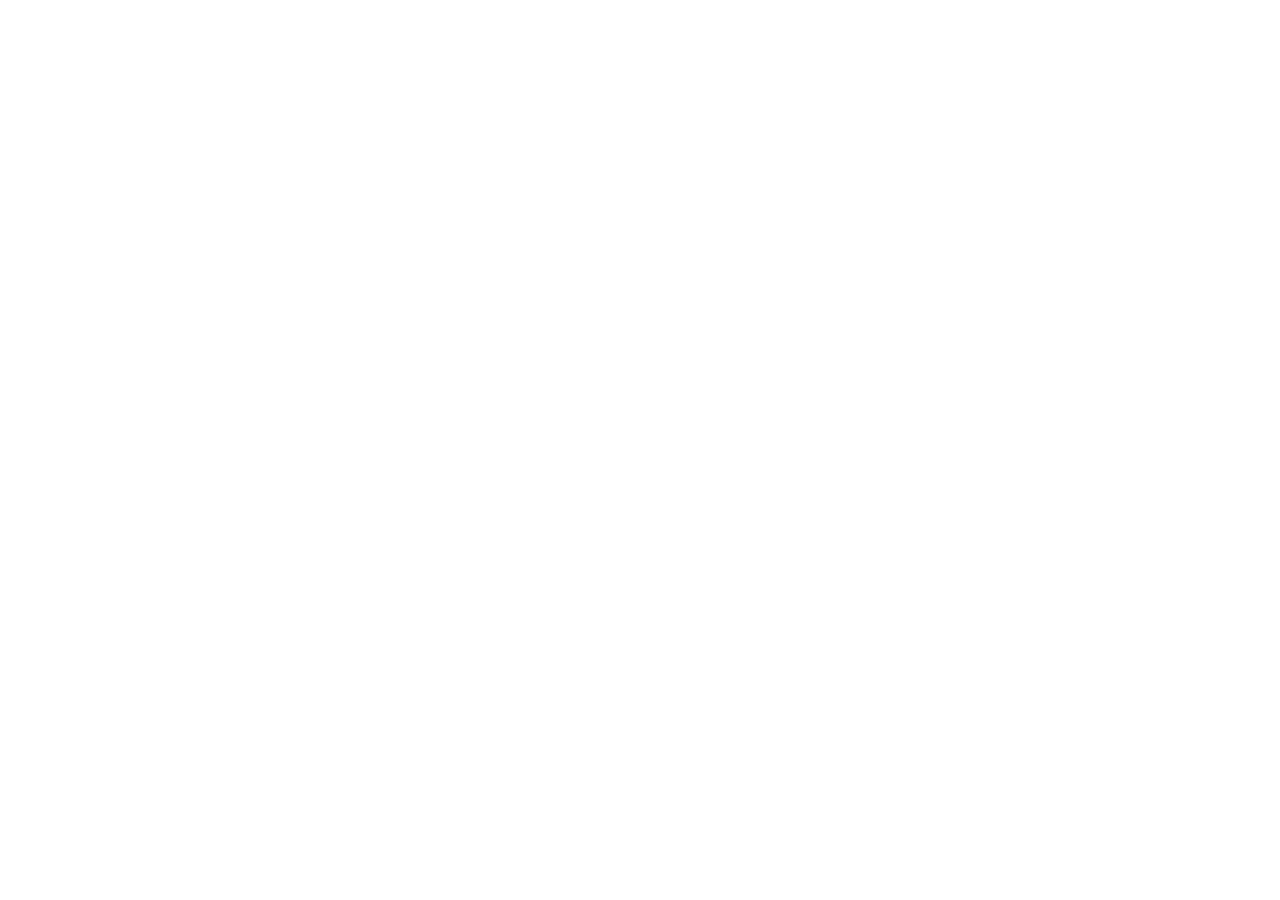
==== index.html @ 84401f9b "what" ====
<!DOCTYPE html>
<html>

<head>
  <!-- Add a plain CSS file: see https://trunkrs.dev/assets/#css -->
  <!-- If using Tailwind with Leptos CSR, see https://trunkrs.dev/assets/#tailwind instead-->
  <link data-trunk rel="scss" href="public/styles.scss" />

  <link data-trunk rel="copy-dir" href="public" />
  <!-- Include favicon in dist output: see https://trunkrs.dev/assets/#icon -->
  <link data-trunk rel="icon" href="public/favicon.ico" />

  <!-- include support for `wasm-bindgen --weak-refs` - see: https://rustwasm.github.io/docs/wasm-bindgen/reference/weak-references.html -->
  <link data-trunk rel="rust" data-wasm-opt="z" data-weak-refs />
</head>

<body></body>

</html>
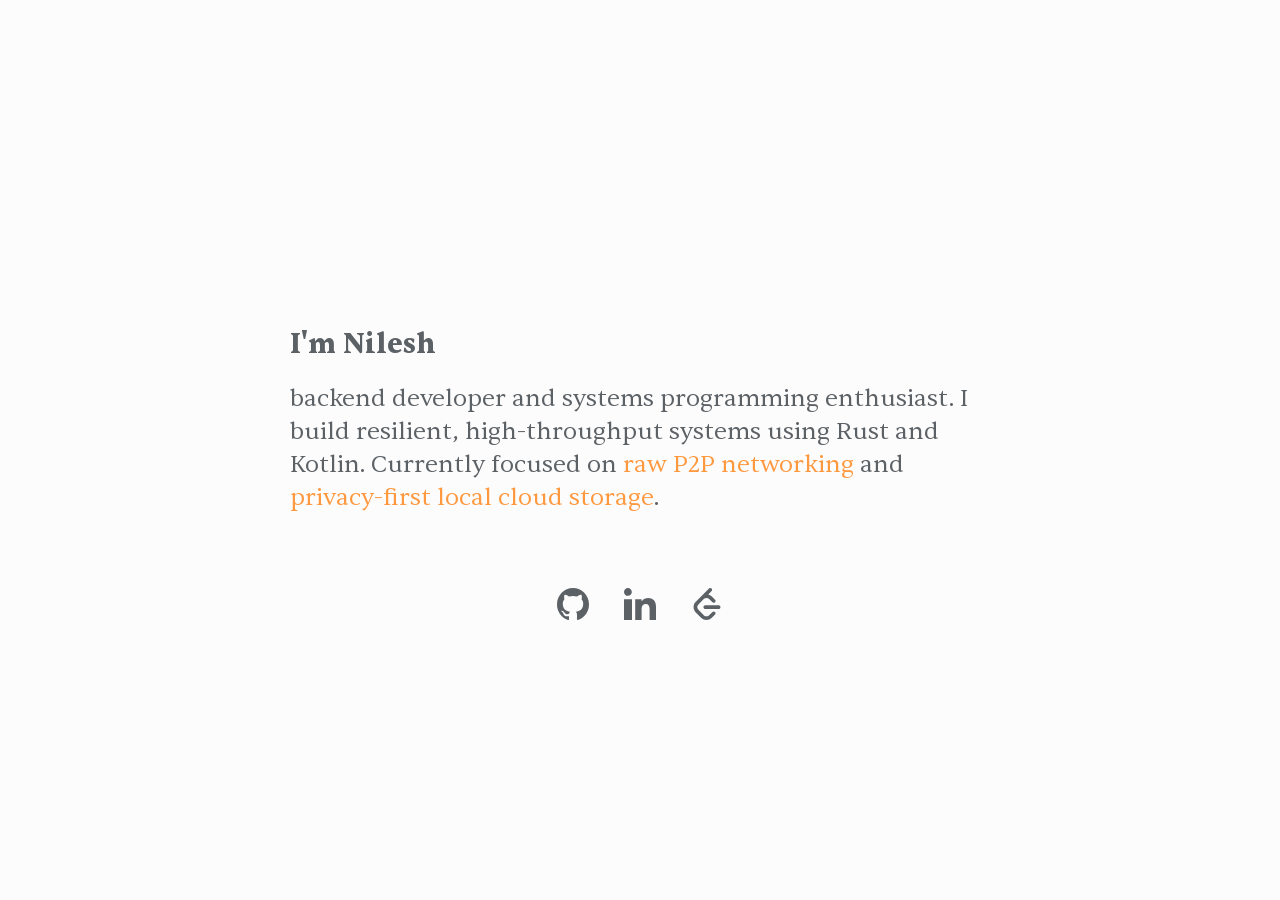
==== commit fcdef423: "chore: revamp" ====
--- a/index.html
+++ b/index.html
@@ -1,19 +1,31 @@
 <!DOCTYPE html>
-<html>
+<html lang="en">
 
 <head>
-  <!-- Add a plain CSS file: see https://trunkrs.dev/assets/#css -->
-  <!-- If using Tailwind with Leptos CSR, see https://trunkrs.dev/assets/#tailwind instead-->
-  <link data-trunk rel="scss" href="public/styles.scss" />
-
-  <link data-trunk rel="copy-dir" href="public" />
-  <!-- Include favicon in dist output: see https://trunkrs.dev/assets/#icon -->
-  <link data-trunk rel="icon" href="public/favicon.ico" />
-
-  <!-- include support for `wasm-bindgen --weak-refs` - see: https://rustwasm.github.io/docs/wasm-bindgen/reference/weak-references.html -->
-  <link data-trunk rel="rust" data-wasm-opt="z" data-weak-refs />
+    <meta charset="UTF-8">
+    <meta name="viewport" content="width=100vw, initial-scale=1.0">
+    <title>thenil3sh</title>
+    <link rel="stylesheet" href="style.css">
 </head>
 
-<body></body>
+<body>
+    <div class="container">
+        <div class="center">
+            <h3 class="main-heading">I'm Nilesh</h3>
+
+            <p class="description">
+                backend developer and systems programming enthusiast.
+                I build resilient, high-throughput systems using Rust and Kotlin.
+                Currently focused on <a href="https://github.com/thenil3sh/qbit-tui">raw P2P networking</a> and <a href="https://github.com/kosh-project">privacy-first local cloud storage</a>.
+            </p>
+        </div>
+        <div class="button-row">
+            <a href="#" class="item-link"><div class="item github-icon"></div></a>
+            <a href="#" class="item-link"><div class="item linkedin-icon"></div></a>
+            <a href="#" class="item-link"><div class="item leetcode-icon"></div></a>
+        </div>
+    </div>
+
+</body>
 
 </html>
--- a/style.css
+++ b/style.css
@@ -0,0 +1,198 @@
+@font-face {
+    font-family: 'Sentient';
+    src: url('assets/fonts/Sentient-Variable.woff2') format('woff-variations'),
+         url('assets/fonts/Sentient-Variable.woff2') format('woff');
+    font-weight: 100 900;
+    font-style: normal;
+}
+
+@font-face {
+    font-family: 'Sentient';
+    src: url('assets/fonts/Sentient-VariableItalic.woff2') format('woff-variations'),
+         url('assets/fonts/Sentient-VariableItalic.woff2') format('woff');
+    font-weight: 100 900;
+    font-style: italic;
+}
+
+
+:root {
+    /* Base & UI */
+    --ayu-bg: #FCFCFC;
+    --ayu-fg: #5C6166;
+    --ayu-fg-muted: #ABB0B6;
+    --ayu-ui-border: #E6E6E6;
+    --ayu-ui-hover: #F2F2F2;
+    --ayu-selection: rgba(3, 91, 214, 0.15);
+
+    /* Accent */
+    --ayu-accent: #FF9940;
+
+    /* Color Palette */
+    --ayu-red: #F07178;
+    --ayu-orange: #FA8D3E;
+    --ayu-yellow: #F2AE49;
+    --ayu-green: #86B300;
+    --ayu-cyan: #4CBF99;
+    --ayu-blue: #36A3D9;
+    --ayu-purple: #A37ACC;
+}
+
+
+/* .crimson-pro-font {
+    font-family: "Crimson Pro", serif;
+    font-optical-sizing: auto;
+    font-weight: 400;
+    font-style: normal;
+} */
+
+@media (prefers-color-scheme: dark) {
+    :root {
+        /* Base & UI */
+        --ayu-bg: #0F1419;
+        --ayu-fg: #E6E1CF;
+        --ayu-fg-muted: #5C6773;
+        --ayu-ui-border: #253340;
+        --ayu-ui-hover: #171E26;
+        --ayu-selection: rgba(255, 255, 255, 0.1);
+
+        /* Accent */
+        --ayu-accent: #E6B450;
+
+        /* Color Palette */
+        --ayu-red: #EA6C73;
+        --ayu-orange: #FF8F40;
+        --ayu-yellow: #E6B450;
+        --ayu-green: #AAD94C;
+        --ayu-cyan: #95E6CB;
+        --ayu-blue: #39BAE6;
+        --ayu-purple: #D2A6FF;
+    }
+}
+
+h1,
+h2,
+h3,
+h4,
+h5,
+h6 {
+    margin: 0;
+    padding: 0;
+    line-height: 1;
+    width: max;
+    text-align: left;
+}
+
+
+.center {
+    display: flex;
+
+    max-width: 700px;
+    align-items: start;
+
+    flex-direction: column;
+    padding: 50px;
+}
+
+.container {
+    display: flex;
+
+    flex-direction: column;
+    justify-content: center;
+    width: 100vw;
+    height: 100vh;
+    align-items: center;
+}
+
+p {
+    font-weight: 350;
+}
+
+body {
+    padding: 0;
+    margin: 0;
+    font-size: 1.5rem;
+    font-family: 'Sentient', serif;
+    font-weight: 100;
+    background-color: var(--ayu-bg);
+    color: var(--ayu-fg);
+}
+
+a {
+    color: var(--ayu-accent);
+    text-decoration: none;
+
+    display: inline-block;
+    position: relative;
+
+    transition: 300ms ease-out color;
+}
+
+a::after {
+    content: '';
+    position: absolute;
+    width: 100%;
+    transform: scaleX(0);
+    height: 1px;
+    bottom: -5px;
+    left: 0;
+    background-color: var(--ayu-green);
+    transform-origin: bottom center;
+    transition: transform 0.25s ease-out;
+}
+
+a:hover {
+    color: var(--ayu-green);
+    animation: 300ms ease-out;
+}
+
+a:hover::after {
+    color: var(--ayu-blue);
+    text-decoration: underline;
+    transform: scaleX(1);
+    transform-origin: bottom center;
+}
+
+
+.button-row {
+    display: flex;
+
+    justify-content: space-around;
+
+    width: 200px;
+}
+
+.button-row .item {
+    height: 32px;
+    width: 32px;
+    background-color: var(--ayu-fg);
+    -webkit-mask-size: contain;
+    mask-size: contain;
+    -webkit-mask-repeat: no-repeat;
+    mask-repeat: no-repeat;
+    -webkit-mask-position: center;
+    mask-position: center;
+    transition: 300ms ease-out background-color;
+}
+
+.item-link::after {
+    display: none; /* Hide standard link underline for icons */
+}
+
+.item-link:hover .item {
+    background-color: var(--ayu-green);
+}
+
+.github-icon {
+    -webkit-mask-image: url('assets/github.svg');
+    mask-image: url('assets/github.svg');
+}
+
+.linkedin-icon {
+    -webkit-mask-image: url('assets/linkedin.svg');
+    mask-image: url('assets/linkedin.svg');
+}
+
+.leetcode-icon {
+    -webkit-mask-image: url('assets/leetcode.svg');
+    mask-image: url('assets/leetcode.svg');
+}
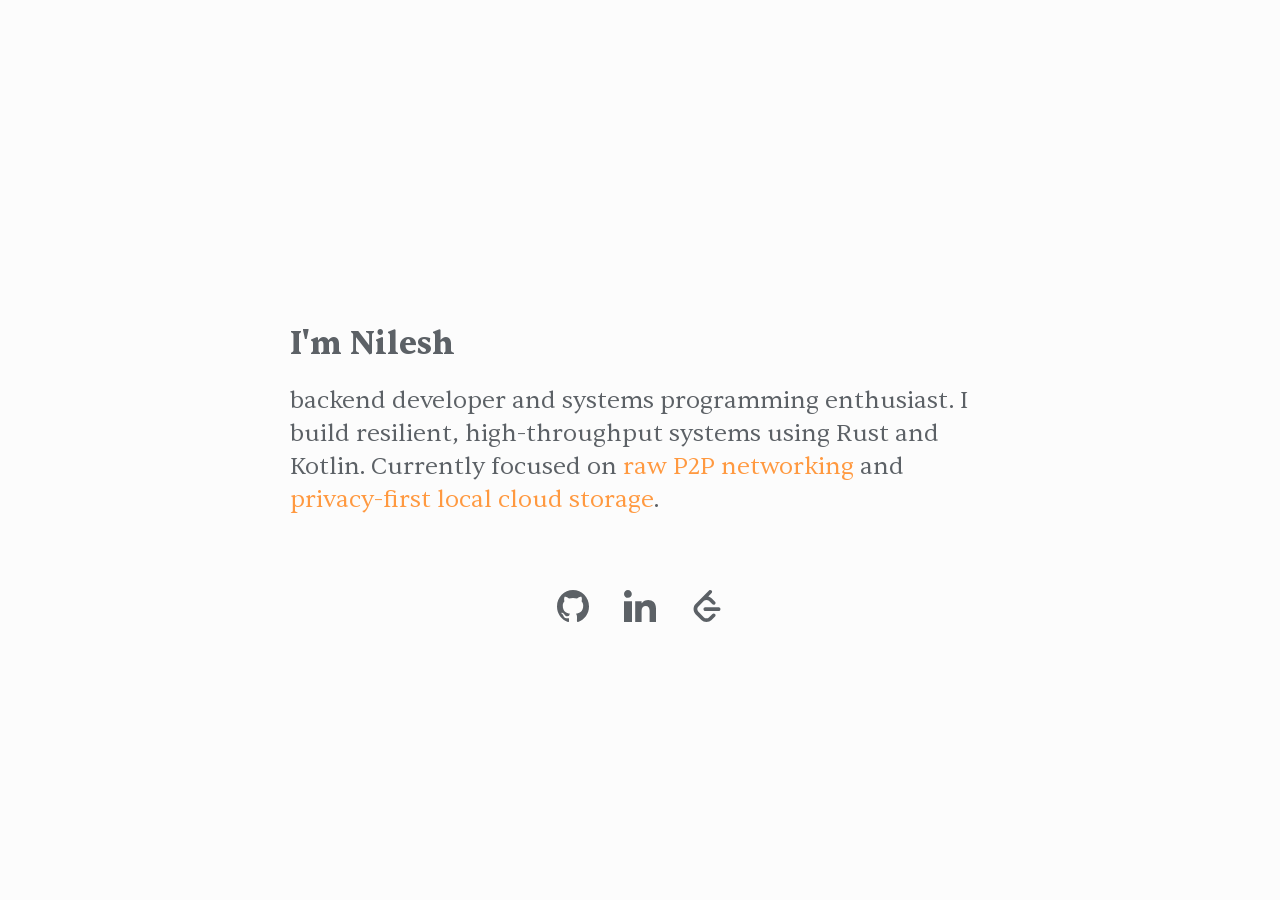
==== commit 29c9ef33: "style: style lol" ====
--- a/index.html
+++ b/index.html
@@ -5,27 +5,40 @@
     <meta charset="UTF-8">
     <meta name="viewport" content="width=100vw, initial-scale=1.0">
     <title>thenil3sh</title>
+    <link rel="icon" href="assets/favicon.ico">
     <link rel="stylesheet" href="style.css">
 </head>
 
 <body>
     <div class="container">
         <div class="center">
-            <h3 class="main-heading">I'm Nilesh</h3>
+            <h3 class="main-heading">
+                <div class="cipher-container" aria-label="Nilesh to thenil3sh">
+                    I'm
+                    <span class="char c1"></span><span class="char c2"></span><span class="char c3"></span><span class="char c4"></span><span class="char c5"></span><span class="char c6"></span><span class="char c7"></span><span class="char c8"></span><span class="char c9"></span>
+                </div>
+            </h3>
 
             <p class="description">
                 backend developer and systems programming enthusiast.
                 I build resilient, high-throughput systems using Rust and Kotlin.
-                Currently focused on <a href="https://github.com/thenil3sh/qbit-tui">raw P2P networking</a> and <a href="https://github.com/kosh-project">privacy-first local cloud storage</a>.
+                Currently focused on <a href="https://github.com/thenil3sh/qbit-tui">raw P2P networking</a> and <a
+                    href="https://github.com/kosh-project">privacy-first local cloud storage</a>.
             </p>
         </div>
         <div class="button-row">
-            <a href="#" class="item-link"><div class="item github-icon"></div></a>
-            <a href="#" class="item-link"><div class="item linkedin-icon"></div></a>
-            <a href="#" class="item-link"><div class="item leetcode-icon"></div></a>
+            <a href="https://github.com/thenil3sh" class="item-link">
+                <div class="item github-icon"></div>
+            </a>
+            <a href="https://www.linkedin.com/in/thenil3sh/" class="item-link">
+                <div class="item linkedin-icon"></div>
+            </a>
+            <a href="https://leetcode.com/u/thenil3sh/" class="item-link">
+                <div class="item leetcode-icon"></div>
+            </a>
         </div>
     </div>
 
 </body>
 
-</html>+</html>
--- a/style.css
+++ b/style.css
@@ -14,6 +14,9 @@
     font-style: italic;
 }
 
+h3 {
+    font-size: 2rem;
+}
 
 :root {
     /* Base & UI */
@@ -133,7 +136,7 @@
     width: 100%;
     transform: scaleX(0);
     height: 1px;
-    bottom: -5px;
+    bottom: 0px;
     left: 0;
     background-color: var(--ayu-green);
     transform-origin: bottom center;
@@ -195,4 +198,157 @@
 .leetcode-icon {
     -webkit-mask-image: url('assets/leetcode.svg');
     mask-image: url('assets/leetcode.svg');
+}
+
+/*/////////////////////////////////////////*/
+/* Container to hold the overlapping text */
+.cipher-container {
+  font-family: 'Sentient', serif;
+  font-size: 2rem;
+  font-weight: 900;
+  background: var(--ayu-bg);
+  color: var(--ayu-fg); /* Default text color */
+  
+  /* Using inline-block so it flows well with the text around it */
+  display: inline-block;
+}
+
+.char::before {
+  animation-duration: 15s;
+  animation-iteration-count: infinite;
+  animation-timing-function: step-end;
+}
+
+/* Base bindings with fallback text */
+.c1::before { content: "N"; animation-name: kf-c1; }
+.c2::before { content: "i"; animation-name: kf-c2; }
+.c3::before { content: "l"; animation-name: kf-c3; }
+.c4::before { content: "e"; animation-name: kf-c4; }
+.c5::before { content: "s"; animation-name: kf-c5; }
+.c6::before { content: "h"; animation-name: kf-c6; }
+.c7::before { content: ""; animation-name: kf-c7; }
+.c8::before { content: ""; animation-name: kf-c8; }
+.c9::before { content: ""; animation-name: kf-c9; }
+
+
+/* 
+  ==========================================
+  CHARACTER KEYFRAMES (Dynamic Colors)
+  ==========================================
+*/
+
+/* Slot 1: N -> t (Red) */
+@keyframes kf-c1 {
+  0%   { content: "N"; color: var(--ayu-fg); }
+  45%  { content: "N"; color: var(--ayu-red); }
+  47%  { content: "N̶"; color: var(--ayu-red); }
+  48%  { content: "𝔱"; color: var(--ayu-red); }
+  50%  { content: "t"; color: var(--ayu-fg); }
+  95%  { content: "⪧"; color: var(--ayu-red); }
+  96%  { content: "N̶"; color: var(--ayu-red); }
+  98%  { content: "N̶"; color: var(--ayu-red); }
+  100% { content: "N"; color: var(--ayu-fg); }
+}
+
+/* Slot 2: i -> h (Orange) */
+@keyframes kf-c2 {
+  0%   { content: "i"; color: var(--ayu-fg); }
+  46%  { content: "i"; color: var(--ayu-orange); }
+  47%  { content: "⑆"; color: var(--ayu-orange); }
+  49%  { content: "▓"; color: var(--ayu-orange); }
+  50%  { content: "h"; color: var(--ayu-fg); }
+  95%  { content: "▓"; color: var(--ayu-orange); }
+  97%  { content: "i"; color: var(--ayu-orange); }
+  99%  { content: "i"; color: var(--ayu-orange); }
+  100% { content: "i"; color: var(--ayu-fg); }
+}
+
+/* Slot 3: l -> e (Yellow) */
+@keyframes kf-c3 {
+  0%   { content: "l"; color: var(--ayu-fg); }
+  47%  { content: "⎈"; color: var(--ayu-yellow); }
+  48%  { content: "1"; color: var(--ayu-yellow); }
+  49%  { content: "𝕖"; color: var(--ayu-yellow); }
+  50%  { content: "e"; color: var(--ayu-fg); }
+  96%  { content: "l"; color: var(--ayu-yellow); }
+  97%  { content: "l"; color: var(--ayu-yellow); }
+  98%  { content: "1"; color: var(--ayu-yellow); }
+  100% { content: "l"; color: var(--ayu-fg); }
+}
+
+/* Slot 4: e -> n (Green) */
+@keyframes kf-c4 {
+  0%   { content: "e"; color: var(--ayu-fg); }
+  48.5%  { content: "₃"; color: var(--ayu-green); }
+  49%  { content: "ǝ"; color: var(--ayu-green); }
+  49.5%  { content: "𝑛"; color: var(--ayu-green); }
+  50%  { content: "n"; color: var(--ayu-fg); }
+  95%  { content: "𝑛"; color: var(--ayu-green); }
+  99.5%  { content: "⦂"; color: var(--ayu-green); }
+  99.9%  { content: "⋈"; color: var(--ayu-green); }
+  100% { content: "e"; color: var(--ayu-fg); }
+}
+
+/* Slot 5: s -> i (Cyan) */
+@keyframes kf-c5 {
+  0%   { content: "s"; color: var(--ayu-fg); }
+  49.4%  { content: "⢎"; color: var(--ayu-cyan); }
+  49.5%  { content: "!"; color: var(--ayu-cyan); }
+  49.8%  { content: "!"; color: var(--ayu-cyan); }
+  50%  { content: "i"; color: var(--ayu-fg); }
+  95%  { content: "!"; color: var(--ayu-cyan); }
+  96%  { content: "1"; color: var(--ayu-cyan); }
+  98%  { content: "$"; color: var(--ayu-cyan); }
+  100% { content: "s"; color: var(--ayu-fg); }
+}
+
+/* Slot 6: h -> l (Blue) */
+@keyframes kf-c6 {
+  0%   { content: "h"; color: var(--ayu-fg); }
+  46%  { content: "▒"; color: var(--ayu-blue); }
+  48%  { content: "◮"; color: var(--ayu-blue); }
+  49%  { content: "⯌"; color: var(--ayu-blue); }
+  50%  { content: "l"; color: var(--ayu-fg); }
+  96%  { content: "⯌"; color: var(--ayu-blue); }
+  97%  { content: "◮"; color: var(--ayu-blue); }
+  99%  { content: "▒"; color: var(--ayu-blue); }
+  100% { content: "h"; color: var(--ayu-fg); }
+}
+
+/* Slot 7: (empty) -> 3 (Purple) */
+@keyframes kf-c7 {
+  0%   { content: ""; color: var(--ayu-fg); } 
+  46%  { content: "㇌"; color: var(--ayu-purple); }
+  47%  { content: "3"; color: var(--ayu-purple); }
+  49%  { content: "3"; color: var(--ayu-purple); }
+  50%  { content: "3"; color: var(--ayu-fg); }
+  75%  { content: "↋"; color: var(--ayu-purple); }
+  98.8%  { content: "_"; color: var(--ayu-purple); }
+  99.5%  { content: "_"; color: var(--ayu-purple); }
+  100% { content: ""; color: var(--ayu-fg); }
+}
+
+/* Slot 8: (empty) -> s (Red) */
+@keyframes kf-c8 {
+  0%   { content: ""; color: var(--ayu-fg); }
+  47%  { content: "$"; color: var(--ayu-red); }
+  48%  { content: "$"; color: var(--ayu-red); }
+  49%  { content: "$"; color: var(--ayu-red); }
+  50%  { content: "s"; color: var(--ayu-fg); }
+  96%  { content: "$"; color: var(--ayu-red); }
+  97%  { content: "$"; color: var(--ayu-red); }
+  99%  { content: "$"; color: var(--ayu-red); }
+  100% { content: ""; color: var(--ayu-fg); }
+}
+
+/* Slot 9: (empty) -> h (Orange) */
+@keyframes kf-c9 {
+  0%   { content: ""; color: var(--ayu-fg); }
+  49%  { content: "h"; color: var(--ayu-orange); }
+  49.5%  { content: "h"; color: var(--ayu-orange); }
+  50%  { content: "h"; color: var(--ayu-fg); }
+  91%  { content: "h"; color: var(--ayu-orange); } 
+  94%  { content: "."; color: var(--ayu-orange); }
+  99.5%  { content: "_"; color: var(--ayu-orange); }
+  100% { content: ""; color: var(--ayu-fg); }
 }
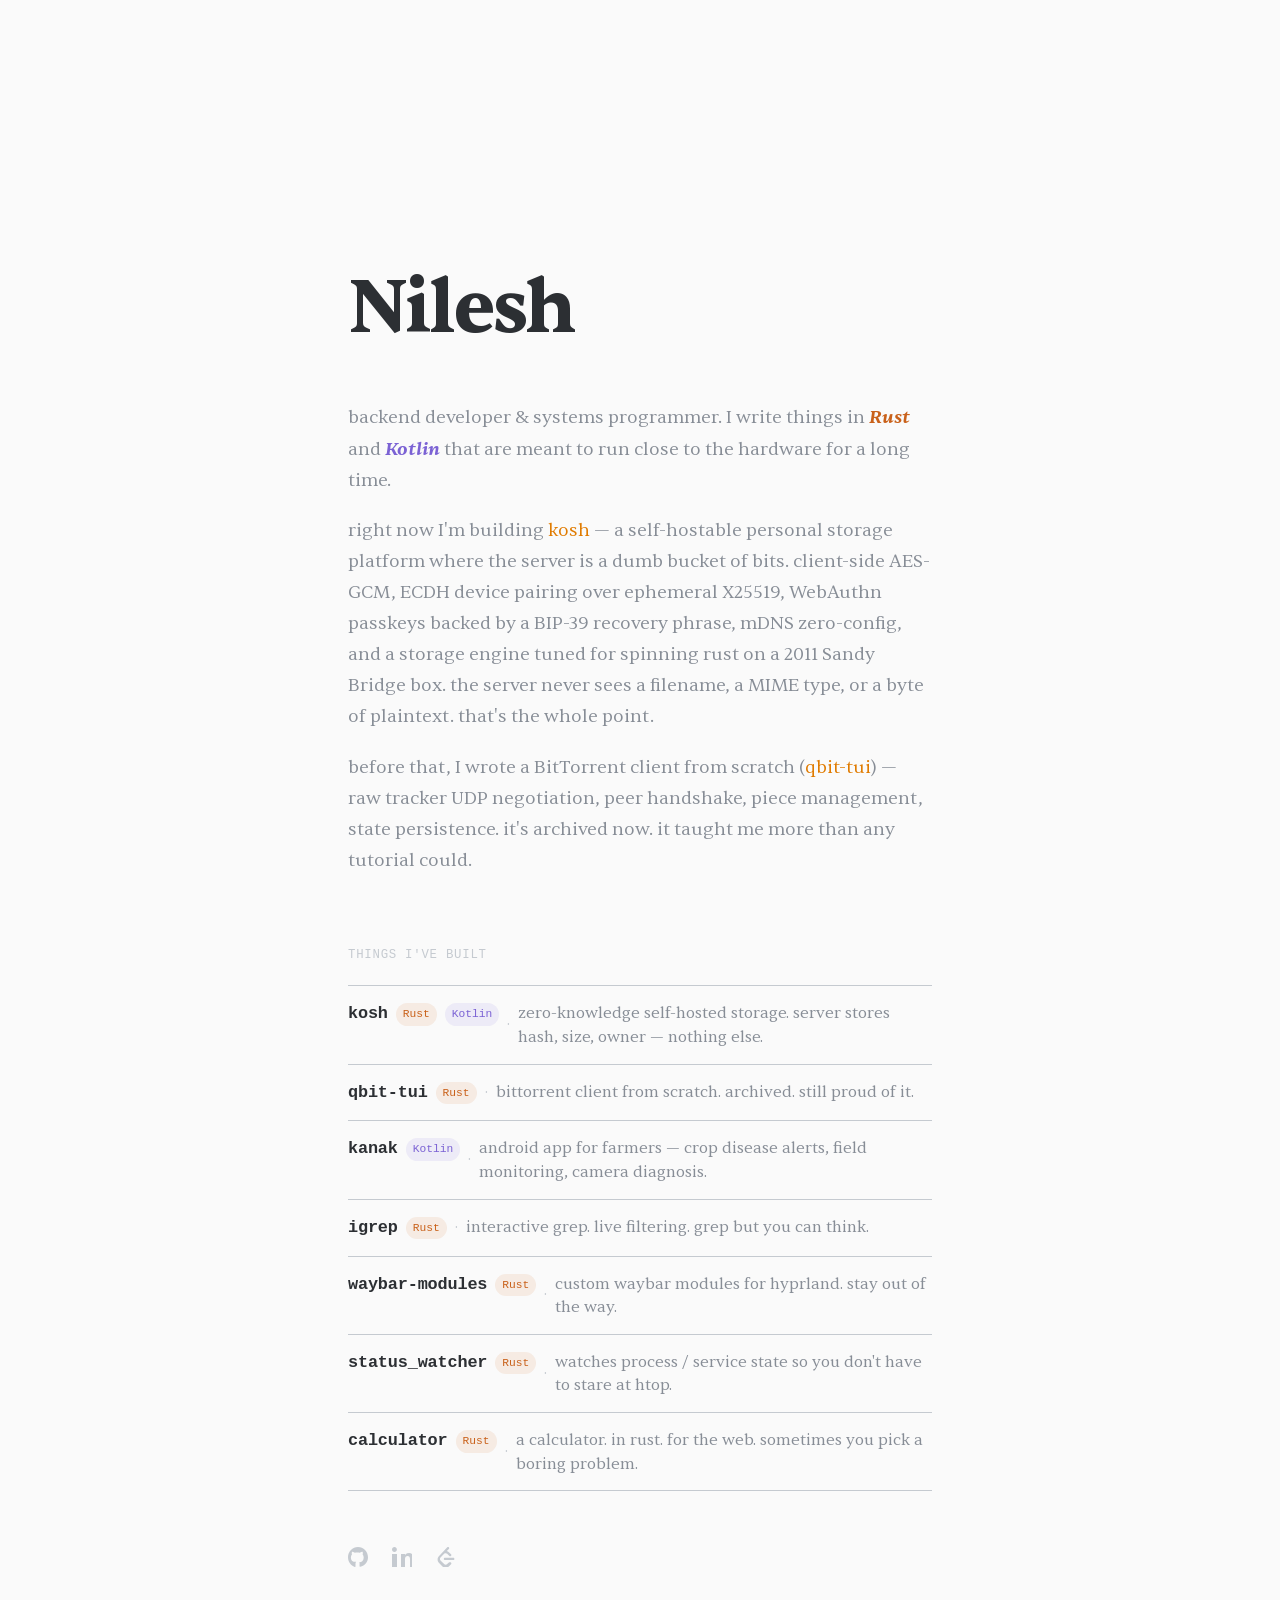
==== commit 76e24ce3: "tweaky ui" ====
--- a/index.html
+++ b/index.html
@@ -3,42 +3,132 @@
 
 <head>
     <meta charset="UTF-8">
-    <meta name="viewport" content="width=100vw, initial-scale=1.0">
+    <meta name="viewport" content="width=device-width, initial-scale=1.0">
     <title>thenil3sh</title>
+    <meta name="description" content="Nilesh — backend developer, systems programmer. Rust, Kotlin, P2P, zero-knowledge storage.">
     <link rel="icon" href="assets/favicon.ico">
     <link rel="stylesheet" href="style.css">
 </head>
 
 <body>
-    <div class="container">
-        <div class="center">
-            <h3 class="main-heading">
-                <div class="cipher-container" aria-label="Nilesh to thenil3sh">
-                    I'm
-                    <span class="char c1"></span><span class="char c2"></span><span class="char c3"></span><span class="char c4"></span><span class="char c5"></span><span class="char c6"></span><span class="char c7"></span><span class="char c8"></span><span class="char c9"></span>
-                </div>
-            </h3>
+<main class="page">
 
-            <p class="description">
-                backend developer and systems programming enthusiast.
-                I build resilient, high-throughput systems using Rust and Kotlin.
-                Currently focused on <a href="https://github.com/thenil3sh/qbit-tui">raw P2P networking</a> and <a
-                    href="https://github.com/kosh-project">privacy-first local cloud storage</a>.
-            </p>
-        </div>
-        <div class="button-row">
-            <a href="https://github.com/thenil3sh" class="item-link">
-                <div class="item github-icon"></div>
-            </a>
-            <a href="https://www.linkedin.com/in/thenil3sh/" class="item-link">
-                <div class="item linkedin-icon"></div>
-            </a>
-            <a href="https://leetcode.com/u/thenil3sh/" class="item-link">
-                <div class="item leetcode-icon"></div>
-            </a>
-        </div>
+    <!-- cipher name sits at the top, big, as the only visual moment -->
+    <div class="name-block">
+        <h1 class="cipher-container" aria-label="Nilesh, also known as thenil3sh">
+            <span class="char c1"></span><span
+            class="char c2"></span><span
+            class="char c3"></span><span
+            class="char c4"></span><span
+            class="char c5"></span><span
+            class="char c6"></span><span
+            class="char c7"></span><span
+            class="char c8"></span><span
+            class="char c9"></span>
+        </h1>
     </div>
 
+    <!-- who / what -->
+    <section class="intro">
+        <p>
+            backend developer &amp; systems programmer.
+            I write things in <span class="hl hl--rust">Rust</span> and <span class="hl hl--kotlin">Kotlin</span>
+            that are meant to run close to the hardware for a long time.
+        </p>
+        <p>
+            right now I'm building <a href="https://github.com/kosh-project" target="_blank" rel="noopener">kosh</a>
+            — a self-hostable personal storage platform where the server is a dumb bucket of bits.
+            client-side AES-GCM, ECDH device pairing over ephemeral X25519, WebAuthn passkeys
+            backed by a BIP-39 recovery phrase, mDNS zero-config, and a storage engine tuned for
+            spinning rust on a 2011 Sandy Bridge box. the server never sees a filename, a MIME type,
+            or a byte of plaintext. that's the whole point.
+        </p>
+        <p>
+            before that, I wrote a BitTorrent client from scratch
+            (<a href="https://github.com/thenil3sh/qbit-tui" target="_blank" rel="noopener">qbit-tui</a>)
+            — raw tracker UDP negotiation, peer handshake, piece management, state persistence.
+            it's archived now. it taught me more than any tutorial could.
+        </p>
+    </section>
+
+    <!-- projects list — no cards, just names and what they are -->
+    <section class="work">
+        <h2 class="work-heading">things I've built</h2>
+
+        <ul class="work-list">
+
+            <li class="work-item">
+                <a href="https://github.com/kosh-project" target="_blank" rel="noopener" class="work-name">kosh</a>
+                <span class="work-tag tag--rust">Rust</span>
+                <span class="work-tag tag--kotlin">Kotlin</span>
+                <span class="work-dot">·</span>
+                <span class="work-desc">zero-knowledge self-hosted storage. server stores hash, size, owner — nothing else.</span>
+            </li>
+
+            <li class="work-item">
+                <a href="https://github.com/thenil3sh/qbit-tui" target="_blank" rel="noopener" class="work-name">qbit-tui</a>
+                <span class="work-tag tag--rust">Rust</span>
+                <span class="work-dot">·</span>
+                <span class="work-desc">bittorrent client from scratch. archived. still proud of it.</span>
+            </li>
+
+            <li class="work-item">
+                <a href="https://github.com/thenil3sh/kanak" target="_blank" rel="noopener" class="work-name">kanak</a>
+                <span class="work-tag tag--kotlin">Kotlin</span>
+                <span class="work-dot">·</span>
+                <span class="work-desc">android app for farmers — crop disease alerts, field monitoring, camera diagnosis.</span>
+            </li>
+
+            <li class="work-item">
+                <a href="https://github.com/thenil3sh/igrep" target="_blank" rel="noopener" class="work-name">igrep</a>
+                <span class="work-tag tag--rust">Rust</span>
+                <span class="work-dot">·</span>
+                <span class="work-desc">interactive grep. live filtering. grep but you can think.</span>
+            </li>
+
+            <li class="work-item">
+                <a href="https://github.com/thenil3sh/waybar-modules" target="_blank" rel="noopener" class="work-name">waybar-modules</a>
+                <span class="work-tag tag--rust">Rust</span>
+                <span class="work-dot">·</span>
+                <span class="work-desc">custom waybar modules for hyprland. stay out of the way.</span>
+            </li>
+
+            <li class="work-item">
+                <a href="https://github.com/thenil3sh/status_watcher" target="_blank" rel="noopener" class="work-name">status_watcher</a>
+                <span class="work-tag tag--rust">Rust</span>
+                <span class="work-dot">·</span>
+                <span class="work-desc">watches process / service state so you don't have to stare at htop.</span>
+            </li>
+
+            <li class="work-item">
+                <a href="https://github.com/thenil3sh/calculator" target="_blank" rel="noopener" class="work-name">calculator</a>
+                <span class="work-tag tag--rust">Rust</span>
+                <span class="work-dot">·</span>
+                <span class="work-desc">a calculator. in rust. for the web. sometimes you pick a boring problem.</span>
+            </li>
+
+        </ul>
+    </section>
+
+    <!-- footer — links, nothing else -->
+    <footer class="foot">
+        <a href="https://github.com/thenil3sh" target="_blank" rel="noopener" aria-label="GitHub">
+            <svg width="20" height="20" viewBox="0 0 20 20" fill="none" xmlns="http://www.w3.org/2000/svg" aria-hidden="true">
+                <path fill-rule="evenodd" clip-rule="evenodd" d="M10 0C4.477 0 0 4.59 0 10.253c0 4.529 2.862 8.371 6.833 9.728.5.101.68-.219.68-.492 0-.338-.012-1.442-.012-2.814 0-.956.32-1.58.679-1.898C5.252 15.023 2.912 14.156 2.912 10.218c0-1.12.388-2.034 1.03-2.752-.104-.259-.447-1.302.098-2.714 0 0 .838-.275 2.747 1.051.799-.227 1.654-.341 2.504-.345.85.004 1.705.118 2.504.345 1.908-1.326 2.746-1.051 2.746-1.051.546 1.412.203 2.455.099 2.714.642.718 1.03 1.632 1.03 2.752 0 3.938-2.34 4.818-4.567 5.072.286.256.545.708.455 1.371-.013.863-.022 1.671-.022 2.526 0 .273.18.593.683.492C17.139 18.624 20 14.78 20 10.253 20 4.59 15.522 0 10 0z" fill="currentColor"/>
+            </svg>
+        </a>
+        <a href="https://www.linkedin.com/in/thenil3sh/" target="_blank" rel="noopener" aria-label="LinkedIn">
+            <svg width="20" height="20" viewBox="0 0 20 20" fill="none" xmlns="http://www.w3.org/2000/svg" aria-hidden="true">
+                <path fill-rule="evenodd" clip-rule="evenodd" d="M13 8.267C13 8.267 14.255 6.065 17.083 6.065c2.829 0 4.917 1.726 4.917 5.298V20h-4v-7.999c0-1.92-.847-2.99-2.366-2.99C13.981 9.011 13 10.126 13 12.001V20H9V7h4v1.267zM2.442 4.921C1.093 4.921 0 3.819 0 2.46 0 1.102 1.093 0 2.442 0c1.348 0 2.441 1.102 2.441 2.46.001 1.359-1.093 2.461-2.441 2.461zM0 20h5V7H0v13z" fill="currentColor"/>
+            </svg>
+        </a>
+        <a href="https://leetcode.com/u/thenil3sh/" target="_blank" rel="noopener" aria-label="LeetCode">
+            <svg width="20" height="20" viewBox="0 0 32 32" fill="none" xmlns="http://www.w3.org/2000/svg" aria-hidden="true">
+                <path d="M21.469 23.907l-3.595 3.473c-.624.625-1.484.885-2.432.885s-1.807-.26-2.432-.885l-5.776-5.812c-.62-.625-.937-1.537-.937-2.485 0-.952.317-1.812.937-2.432l5.76-5.844c.62-.619 1.5-.859 2.448-.859s1.808.26 2.432.885l3.595 3.473c.687.688 1.823.663 2.536-.052.708-.713.735-1.848.047-2.536l-3.473-3.511c-.901-.891-2.032-1.505-3.261-1.787l3.287-3.333c.688-.687.667-1.823-.047-2.536s-1.849-.735-2.536-.052L4.553 14.969c-1.307 1.312-1.989 3.113-1.989 5.113 0 1.996.683 3.86 1.989 5.168l5.797 5.812c1.307 1.307 3.115 1.937 5.115 1.937 1.995 0 3.801-.683 5.109-1.989l3.479-3.521c.688-.683.661-1.817-.052-2.531s-1.849-.74-2.531-.052zM27.749 17.349H14.218c-.932 0-1.692.801-1.692 1.791 0 .991.76 1.797 1.692 1.797h13.531c.933 0 1.693-.807 1.693-1.797 0-.989-.76-1.791-1.693-1.791z" fill="currentColor"/>
+            </svg>
+        </a>
+    </footer>
+
+</main>
 </body>
-
 </html>
--- a/style.css
+++ b/style.css
@@ -1,354 +1,431 @@
+/* ══════════════════════════════════════════════════════════
+   FONTS
+══════════════════════════════════════════════════════════ */
+
 @font-face {
     font-family: 'Sentient';
-    src: url('assets/fonts/Sentient-Variable.woff2') format('woff-variations'),
-         url('assets/fonts/Sentient-Variable.woff2') format('woff');
+    src: url('assets/fonts/Sentient-Variable.woff2') format('woff2');
     font-weight: 100 900;
     font-style: normal;
+    font-display: swap;
 }
 
 @font-face {
     font-family: 'Sentient';
-    src: url('assets/fonts/Sentient-VariableItalic.woff2') format('woff-variations'),
-         url('assets/fonts/Sentient-VariableItalic.woff2') format('woff');
+    src: url('assets/fonts/Sentient-VariableItalic.woff2') format('woff2');
     font-weight: 100 900;
     font-style: italic;
-}
-
-h3 {
-    font-size: 2rem;
-}
+    font-display: swap;
+}
+
+
+/* ══════════════════════════════════════════════════════════
+   TOKENS
+══════════════════════════════════════════════════════════ */
 
 :root {
-    /* Base & UI */
-    --ayu-bg: #FCFCFC;
-    --ayu-fg: #5C6166;
-    --ayu-fg-muted: #ABB0B6;
-    --ayu-ui-border: #E6E6E6;
-    --ayu-ui-hover: #F2F2F2;
-    --ayu-selection: rgba(3, 91, 214, 0.15);
-
-    /* Accent */
-    --ayu-accent: #FF9940;
-
-    /* Color Palette */
-    --ayu-red: #F07178;
+    --bg:         #FAFAFA;
+    --text:       #2C2F33;
+    --muted:      #878D96;
+    --faint:      #C5CAD0;
+    --accent:     #E07B00;
+
+    --rust:       #C9611A;
+    --kotlin:     #7B62D4;
+
+    /* cipher palette */
+    --ayu-red:    #F07178;
     --ayu-orange: #FA8D3E;
     --ayu-yellow: #F2AE49;
-    --ayu-green: #86B300;
-    --ayu-cyan: #4CBF99;
-    --ayu-blue: #36A3D9;
+    --ayu-green:  #86B300;
+    --ayu-cyan:   #4CBF99;
+    --ayu-blue:   #36A3D9;
     --ayu-purple: #A37ACC;
-}
-
-
-/* .crimson-pro-font {
-    font-family: "Crimson Pro", serif;
-    font-optical-sizing: auto;
-    font-weight: 400;
-    font-style: normal;
-} */
+
+    --mono: 'SF Mono', 'Fira Code', 'Fira Mono', monospace;
+}
 
 @media (prefers-color-scheme: dark) {
     :root {
-        /* Base & UI */
-        --ayu-bg: #0F1419;
-        --ayu-fg: #E6E1CF;
-        --ayu-fg-muted: #5C6773;
-        --ayu-ui-border: #253340;
-        --ayu-ui-hover: #171E26;
-        --ayu-selection: rgba(255, 255, 255, 0.1);
-
-        /* Accent */
-        --ayu-accent: #E6B450;
-
-        /* Color Palette */
-        --ayu-red: #EA6C73;
+        --bg:     #0F1419;
+        --text:   #D4D0C8;
+        --muted:  #5C6773;
+        --faint:  #2A3340;
+        --accent: #E6B450;
+
+        --rust:   #FF8F40;
+        --kotlin: #C6AAFF;
+
+        --ayu-red:    #EA6C73;
         --ayu-orange: #FF8F40;
         --ayu-yellow: #E6B450;
-        --ayu-green: #AAD94C;
-        --ayu-cyan: #95E6CB;
-        --ayu-blue: #39BAE6;
+        --ayu-green:  #AAD94C;
+        --ayu-cyan:   #95E6CB;
+        --ayu-blue:   #39BAE6;
         --ayu-purple: #D2A6FF;
     }
 }
 
-h1,
-h2,
-h3,
-h4,
-h5,
-h6 {
+
+/* ══════════════════════════════════════════════════════════
+   RESET
+══════════════════════════════════════════════════════════ */
+
+*, *::before, *::after { box-sizing: border-box; }
+
+html {
+    font-size: 18px;
+    -webkit-font-smoothing: antialiased;
+    -moz-osx-font-smoothing: grayscale;
+}
+
+body {
     margin: 0;
-    padding: 0;
-    line-height: 1;
-    width: max;
-    text-align: left;
-}
-
-
-.center {
-    display: flex;
-
-    max-width: 700px;
-    align-items: start;
-
-    flex-direction: column;
-    padding: 50px;
-}
-
-.container {
-    display: flex;
-
-    flex-direction: column;
-    justify-content: center;
-    width: 100vw;
-    height: 100vh;
-    align-items: center;
-}
-
-p {
+    background: var(--bg);
+    color: var(--text);
+    font-family: 'Sentient', Georgia, serif;
     font-weight: 350;
-}
-
-body {
-    padding: 0;
-    margin: 0;
-    font-size: 1.5rem;
-    font-family: 'Sentient', serif;
-    font-weight: 100;
-    background-color: var(--ayu-bg);
-    color: var(--ayu-fg);
-}
-
-a {
-    color: var(--ayu-accent);
-    text-decoration: none;
-
-    display: inline-block;
+    line-height: 1.65;
+}
+
+h1, h2, h3 { margin: 0; padding: 0; line-height: 1; }
+p { margin: 0; }
+ul { margin: 0; padding: 0; list-style: none; }
+a { color: var(--accent); text-decoration: none; }
+
+a:not(.work-name):not(.foot a) {
     position: relative;
-
-    transition: 300ms ease-out color;
-}
-
-a::after {
+}
+
+a:not(.work-name):not(.foot a)::after {
     content: '';
     position: absolute;
+    bottom: -1px;
+    left: 0;
     width: 100%;
+    height: 1px;
+    background: currentColor;
     transform: scaleX(0);
-    height: 1px;
-    bottom: 0px;
-    left: 0;
-    background-color: var(--ayu-green);
-    transform-origin: bottom center;
-    transition: transform 0.25s ease-out;
-}
-
-a:hover {
-    color: var(--ayu-green);
-    animation: 300ms ease-out;
-}
-
-a:hover::after {
-    color: var(--ayu-blue);
-    text-decoration: underline;
+    transform-origin: left;
+    transition: transform 200ms ease;
+}
+
+a:not(.work-name):not(.foot a):hover::after {
     transform: scaleX(1);
-    transform-origin: bottom center;
-}
-
-
-.button-row {
-    display: flex;
-
-    justify-content: space-around;
-
-    width: 200px;
-}
-
-.button-row .item {
-    height: 32px;
-    width: 32px;
-    background-color: var(--ayu-fg);
-    -webkit-mask-size: contain;
-    mask-size: contain;
-    -webkit-mask-repeat: no-repeat;
-    mask-repeat: no-repeat;
-    -webkit-mask-position: center;
-    mask-position: center;
-    transition: 300ms ease-out background-color;
-}
-
-.item-link::after {
-    display: none; /* Hide standard link underline for icons */
-}
-
-.item-link:hover .item {
-    background-color: var(--ayu-green);
-}
-
-.github-icon {
-    -webkit-mask-image: url('assets/github.svg');
-    mask-image: url('assets/github.svg');
-}
-
-.linkedin-icon {
-    -webkit-mask-image: url('assets/linkedin.svg');
-    mask-image: url('assets/linkedin.svg');
-}
-
-.leetcode-icon {
-    -webkit-mask-image: url('assets/leetcode.svg');
-    mask-image: url('assets/leetcode.svg');
-}
-
-/*/////////////////////////////////////////*/
-/* Container to hold the overlapping text */
+}
+
+
+/* ══════════════════════════════════════════════════════════
+   PAGE
+══════════════════════════════════════════════════════════ */
+
+.page {
+    max-width: 640px;
+    margin: 0 auto;
+    padding: 30vh 28px 64px;
+}
+
+
+/* ══════════════════════════════════════════════════════════
+   NAME / CIPHER  — the one rich moment on the page
+══════════════════════════════════════════════════════════ */
+
+.name-block {
+    margin-bottom: 56px;
+}
+
 .cipher-container {
-  font-family: 'Sentient', serif;
-  font-size: 2rem;
-  font-weight: 900;
-  background: var(--ayu-bg);
-  color: var(--ayu-fg); /* Default text color */
-  
-  /* Using inline-block so it flows well with the text around it */
-  display: inline-block;
-}
-
+    font-family: 'Sentient', serif;
+    font-size: clamp(2.4rem, 8vw, 4.2rem);
+    font-weight: 900;
+    letter-spacing: -0.04em;
+    line-height: 1;
+    color: var(--text);
+    display: block;
+    user-select: none;
+}
+
+/* Each character slot */
 .char::before {
-  animation-duration: 15s;
-  animation-iteration-count: infinite;
-  animation-timing-function: step-end;
-}
-
-/* Base bindings with fallback text */
+    animation-duration: 15s;
+    animation-iteration-count: infinite;
+    animation-timing-function: step-end;
+}
+
 .c1::before { content: "N"; animation-name: kf-c1; }
 .c2::before { content: "i"; animation-name: kf-c2; }
 .c3::before { content: "l"; animation-name: kf-c3; }
 .c4::before { content: "e"; animation-name: kf-c4; }
 .c5::before { content: "s"; animation-name: kf-c5; }
 .c6::before { content: "h"; animation-name: kf-c6; }
-.c7::before { content: ""; animation-name: kf-c7; }
-.c8::before { content: ""; animation-name: kf-c8; }
-.c9::before { content: ""; animation-name: kf-c9; }
-
-
-/* 
-  ==========================================
-  CHARACTER KEYFRAMES (Dynamic Colors)
-  ==========================================
-*/
-
-/* Slot 1: N -> t (Red) */
+.c7::before { content: "";  animation-name: kf-c7; }
+.c8::before { content: "";  animation-name: kf-c8; }
+.c9::before { content: "";  animation-name: kf-c9; }
+
 @keyframes kf-c1 {
-  0%   { content: "N"; color: var(--ayu-fg); }
-  45%  { content: "N"; color: var(--ayu-red); }
-  47%  { content: "N̶"; color: var(--ayu-red); }
-  48%  { content: "𝔱"; color: var(--ayu-red); }
-  50%  { content: "t"; color: var(--ayu-fg); }
-  95%  { content: "⪧"; color: var(--ayu-red); }
-  96%  { content: "N̶"; color: var(--ayu-red); }
-  98%  { content: "N̶"; color: var(--ayu-red); }
-  100% { content: "N"; color: var(--ayu-fg); }
-}
-
-/* Slot 2: i -> h (Orange) */
+    0%  { content: "N"; color: var(--text); }
+    45% { content: "N"; color: var(--ayu-red); }
+    47% { content: "N̶"; color: var(--ayu-red); }
+    48% { content: "𝔱"; color: var(--ayu-red); }
+    50% { content: "t"; color: var(--text); }
+    95% { content: "⪧"; color: var(--ayu-red); }
+    96% { content: "N̶"; color: var(--ayu-red); }
+    98% { content: "N̶"; color: var(--ayu-red); }
+   100% { content: "N"; color: var(--text); }
+}
 @keyframes kf-c2 {
-  0%   { content: "i"; color: var(--ayu-fg); }
-  46%  { content: "i"; color: var(--ayu-orange); }
-  47%  { content: "⑆"; color: var(--ayu-orange); }
-  49%  { content: "▓"; color: var(--ayu-orange); }
-  50%  { content: "h"; color: var(--ayu-fg); }
-  95%  { content: "▓"; color: var(--ayu-orange); }
-  97%  { content: "i"; color: var(--ayu-orange); }
-  99%  { content: "i"; color: var(--ayu-orange); }
-  100% { content: "i"; color: var(--ayu-fg); }
-}
-
-/* Slot 3: l -> e (Yellow) */
+    0%  { content: "i"; color: var(--text); }
+    46% { content: "i"; color: var(--ayu-orange); }
+    47% { content: "⑆"; color: var(--ayu-orange); }
+    49% { content: "▓"; color: var(--ayu-orange); }
+    50% { content: "h"; color: var(--text); }
+    95% { content: "▓"; color: var(--ayu-orange); }
+    97% { content: "i"; color: var(--ayu-orange); }
+    99% { content: "i"; color: var(--ayu-orange); }
+   100% { content: "i"; color: var(--text); }
+}
 @keyframes kf-c3 {
-  0%   { content: "l"; color: var(--ayu-fg); }
-  47%  { content: "⎈"; color: var(--ayu-yellow); }
-  48%  { content: "1"; color: var(--ayu-yellow); }
-  49%  { content: "𝕖"; color: var(--ayu-yellow); }
-  50%  { content: "e"; color: var(--ayu-fg); }
-  96%  { content: "l"; color: var(--ayu-yellow); }
-  97%  { content: "l"; color: var(--ayu-yellow); }
-  98%  { content: "1"; color: var(--ayu-yellow); }
-  100% { content: "l"; color: var(--ayu-fg); }
-}
-
-/* Slot 4: e -> n (Green) */
+    0%  { content: "l"; color: var(--text); }
+    47% { content: "⎈"; color: var(--ayu-yellow); }
+    48% { content: "1"; color: var(--ayu-yellow); }
+    49% { content: "𝕖"; color: var(--ayu-yellow); }
+    50% { content: "e"; color: var(--text); }
+    96% { content: "l"; color: var(--ayu-yellow); }
+    97% { content: "l"; color: var(--ayu-yellow); }
+    98% { content: "1"; color: var(--ayu-yellow); }
+   100% { content: "l"; color: var(--text); }
+}
 @keyframes kf-c4 {
-  0%   { content: "e"; color: var(--ayu-fg); }
-  48.5%  { content: "₃"; color: var(--ayu-green); }
-  49%  { content: "ǝ"; color: var(--ayu-green); }
-  49.5%  { content: "𝑛"; color: var(--ayu-green); }
-  50%  { content: "n"; color: var(--ayu-fg); }
-  95%  { content: "𝑛"; color: var(--ayu-green); }
-  99.5%  { content: "⦂"; color: var(--ayu-green); }
-  99.9%  { content: "⋈"; color: var(--ayu-green); }
-  100% { content: "e"; color: var(--ayu-fg); }
-}
-
-/* Slot 5: s -> i (Cyan) */
+    0%    { content: "e"; color: var(--text); }
+    48.5% { content: "₃"; color: var(--ayu-green); }
+    49%   { content: "ǝ"; color: var(--ayu-green); }
+    49.5% { content: "𝑛"; color: var(--ayu-green); }
+    50%   { content: "n"; color: var(--text); }
+    95%   { content: "𝑛"; color: var(--ayu-green); }
+    99.5% { content: "⦂"; color: var(--ayu-green); }
+    99.9% { content: "⋈"; color: var(--ayu-green); }
+   100%   { content: "e"; color: var(--text); }
+}
 @keyframes kf-c5 {
-  0%   { content: "s"; color: var(--ayu-fg); }
-  49.4%  { content: "⢎"; color: var(--ayu-cyan); }
-  49.5%  { content: "!"; color: var(--ayu-cyan); }
-  49.8%  { content: "!"; color: var(--ayu-cyan); }
-  50%  { content: "i"; color: var(--ayu-fg); }
-  95%  { content: "!"; color: var(--ayu-cyan); }
-  96%  { content: "1"; color: var(--ayu-cyan); }
-  98%  { content: "$"; color: var(--ayu-cyan); }
-  100% { content: "s"; color: var(--ayu-fg); }
-}
-
-/* Slot 6: h -> l (Blue) */
+    0%    { content: "s"; color: var(--text); }
+    49.4% { content: "⢎"; color: var(--ayu-cyan); }
+    49.5% { content: "!"; color: var(--ayu-cyan); }
+    49.8% { content: "!"; color: var(--ayu-cyan); }
+    50%   { content: "i"; color: var(--text); }
+    95%   { content: "!"; color: var(--ayu-cyan); }
+    96%   { content: "1"; color: var(--ayu-cyan); }
+    98%   { content: "$"; color: var(--ayu-cyan); }
+   100%   { content: "s"; color: var(--text); }
+}
 @keyframes kf-c6 {
-  0%   { content: "h"; color: var(--ayu-fg); }
-  46%  { content: "▒"; color: var(--ayu-blue); }
-  48%  { content: "◮"; color: var(--ayu-blue); }
-  49%  { content: "⯌"; color: var(--ayu-blue); }
-  50%  { content: "l"; color: var(--ayu-fg); }
-  96%  { content: "⯌"; color: var(--ayu-blue); }
-  97%  { content: "◮"; color: var(--ayu-blue); }
-  99%  { content: "▒"; color: var(--ayu-blue); }
-  100% { content: "h"; color: var(--ayu-fg); }
-}
-
-/* Slot 7: (empty) -> 3 (Purple) */
+    0%  { content: "h"; color: var(--text); }
+    46% { content: "▒"; color: var(--ayu-blue); }
+    48% { content: "◮"; color: var(--ayu-blue); }
+    49% { content: "⯌"; color: var(--ayu-blue); }
+    50% { content: "l"; color: var(--text); }
+    96% { content: "⯌"; color: var(--ayu-blue); }
+    97% { content: "◮"; color: var(--ayu-blue); }
+    99% { content: "▒"; color: var(--ayu-blue); }
+   100% { content: "h"; color: var(--text); }
+}
 @keyframes kf-c7 {
-  0%   { content: ""; color: var(--ayu-fg); } 
-  46%  { content: "㇌"; color: var(--ayu-purple); }
-  47%  { content: "3"; color: var(--ayu-purple); }
-  49%  { content: "3"; color: var(--ayu-purple); }
-  50%  { content: "3"; color: var(--ayu-fg); }
-  75%  { content: "↋"; color: var(--ayu-purple); }
-  98.8%  { content: "_"; color: var(--ayu-purple); }
-  99.5%  { content: "_"; color: var(--ayu-purple); }
-  100% { content: ""; color: var(--ayu-fg); }
-}
-
-/* Slot 8: (empty) -> s (Red) */
+    0%    { content: "";  color: var(--text); }
+    46%   { content: "㇌"; color: var(--ayu-purple); }
+    47%   { content: "3"; color: var(--ayu-purple); }
+    49%   { content: "3"; color: var(--ayu-purple); }
+    50%   { content: "3"; color: var(--text); }
+    75%   { content: "↋"; color: var(--ayu-purple); }
+    98.8% { content: "_"; color: var(--ayu-purple); }
+    99.5% { content: "_"; color: var(--ayu-purple); }
+   100%   { content: "";  color: var(--text); }
+}
 @keyframes kf-c8 {
-  0%   { content: ""; color: var(--ayu-fg); }
-  47%  { content: "$"; color: var(--ayu-red); }
-  48%  { content: "$"; color: var(--ayu-red); }
-  49%  { content: "$"; color: var(--ayu-red); }
-  50%  { content: "s"; color: var(--ayu-fg); }
-  96%  { content: "$"; color: var(--ayu-red); }
-  97%  { content: "$"; color: var(--ayu-red); }
-  99%  { content: "$"; color: var(--ayu-red); }
-  100% { content: ""; color: var(--ayu-fg); }
-}
-
-/* Slot 9: (empty) -> h (Orange) */
+    0%  { content: ""; color: var(--text); }
+    47% { content: "$"; color: var(--ayu-red); }
+    49% { content: "$"; color: var(--ayu-red); }
+    50% { content: "s"; color: var(--text); }
+    96% { content: "$"; color: var(--ayu-red); }
+    99% { content: "$"; color: var(--ayu-red); }
+   100% { content: ""; color: var(--text); }
+}
 @keyframes kf-c9 {
-  0%   { content: ""; color: var(--ayu-fg); }
-  49%  { content: "h"; color: var(--ayu-orange); }
-  49.5%  { content: "h"; color: var(--ayu-orange); }
-  50%  { content: "h"; color: var(--ayu-fg); }
-  91%  { content: "h"; color: var(--ayu-orange); } 
-  94%  { content: "."; color: var(--ayu-orange); }
-  99.5%  { content: "_"; color: var(--ayu-orange); }
-  100% { content: ""; color: var(--ayu-fg); }
-}+    0%    { content: ""; color: var(--text); }
+    49%   { content: "h"; color: var(--ayu-orange); }
+    50%   { content: "h"; color: var(--text); }
+    91%   { content: "h"; color: var(--ayu-orange); }
+    94%   { content: "."; color: var(--ayu-orange); }
+    99.5% { content: "_"; color: var(--ayu-orange); }
+   100%   { content: ""; color: var(--text); }
+}
+
+
+/* ══════════════════════════════════════════════════════════
+   INTRO
+══════════════════════════════════════════════════════════ */
+
+.intro {
+    display: flex;
+    flex-direction: column;
+    gap: 20px;
+    margin-bottom: 72px;
+    font-size: 1rem;
+    color: var(--muted);
+    line-height: 1.72;
+    font-weight: 350;
+}
+
+/* inline language highlights — quiet but distinct */
+.hl {
+    font-weight: 600;
+    font-style: italic;
+}
+
+.hl--rust   { color: var(--rust); }
+.hl--kotlin { color: var(--kotlin); }
+
+
+/* ══════════════════════════════════════════════════════════
+   WORK LIST
+══════════════════════════════════════════════════════════ */
+
+.work-heading {
+    font-family: var(--mono);
+    font-size: 0.6875rem;
+    font-weight: 500;
+    color: var(--faint);
+    letter-spacing: 0.06em;
+    text-transform: uppercase;
+    margin-bottom: 24px;
+}
+
+.work-list {
+    display: flex;
+    flex-direction: column;
+    /* hairline separator between rows */
+    border-top: 1px solid var(--faint);
+}
+
+.work-item {
+    display: flex;
+    align-items: baseline;
+    flex-wrap: wrap;
+    gap: 6px 8px;
+    padding: 14px 0;
+    border-bottom: 1px solid var(--faint);
+    transition: background 140ms ease;
+}
+
+/* name link — text color, underline on hover */
+.work-name {
+    font-family: var(--mono);
+    font-size: 0.9375rem;
+    font-weight: 600;
+    color: var(--text);
+    letter-spacing: -0.01em;
+    white-space: nowrap;
+    position: relative;
+    transition: color 160ms ease;
+}
+
+.work-name::after {
+    content: '';
+    position: absolute;
+    bottom: -1px;
+    left: 0;
+    width: 100%;
+    height: 1px;
+    background: var(--accent);
+    transform: scaleX(0);
+    transform-origin: left;
+    transition: transform 200ms ease;
+}
+
+.work-item:hover .work-name {
+    color: var(--accent);
+}
+
+.work-item:hover .work-name::after {
+    transform: scaleX(1);
+}
+
+/* language tags */
+.work-tag {
+    font-family: var(--mono);
+    font-size: 0.625rem;
+    font-weight: 500;
+    padding: 2px 7px;
+    border-radius: 100px;
+    white-space: nowrap;
+    /* sits slightly above baseline to align with text visually */
+    position: relative;
+    top: -1px;
+}
+
+.tag--rust   { color: var(--rust);   background: color-mix(in srgb, var(--rust) 10%, transparent); }
+.tag--kotlin { color: var(--kotlin); background: color-mix(in srgb, var(--kotlin) 10%, transparent); }
+
+/* · separator dot */
+.work-dot {
+    color: var(--faint);
+    font-size: 0.875rem;
+    line-height: 1;
+    align-self: center;
+}
+
+/* description */
+.work-desc {
+    font-size: 0.875rem;
+    color: var(--muted);
+    line-height: 1.5;
+    font-weight: 350;
+    flex: 1;
+    min-width: 0;
+}
+
+
+/* ══════════════════════════════════════════════════════════
+   FOOTER
+══════════════════════════════════════════════════════════ */
+
+.foot {
+    display: flex;
+    align-items: center;
+    gap: 24px;
+    margin-top: 56px;
+}
+
+.foot a {
+    color: var(--faint);
+    display: flex;
+    align-items: center;
+    transition: color 160ms ease;
+}
+
+.foot a:hover {
+    color: var(--accent);
+}
+
+
+/* ══════════════════════════════════════════════════════════
+   RESPONSIVE
+══════════════════════════════════════════════════════════ */
+
+@media (max-width: 480px) {
+    .page {
+        padding: 0 20px 48px;
+    }
+
+    .name-block {
+        min-height: 50vh;
+        margin-bottom: 40px;
+    }
+
+    .work-item {
+        gap: 4px 6px;
+    }
+
+    .work-desc {
+        flex-basis: 100%;
+        margin-top: 2px;
+    }
+}
